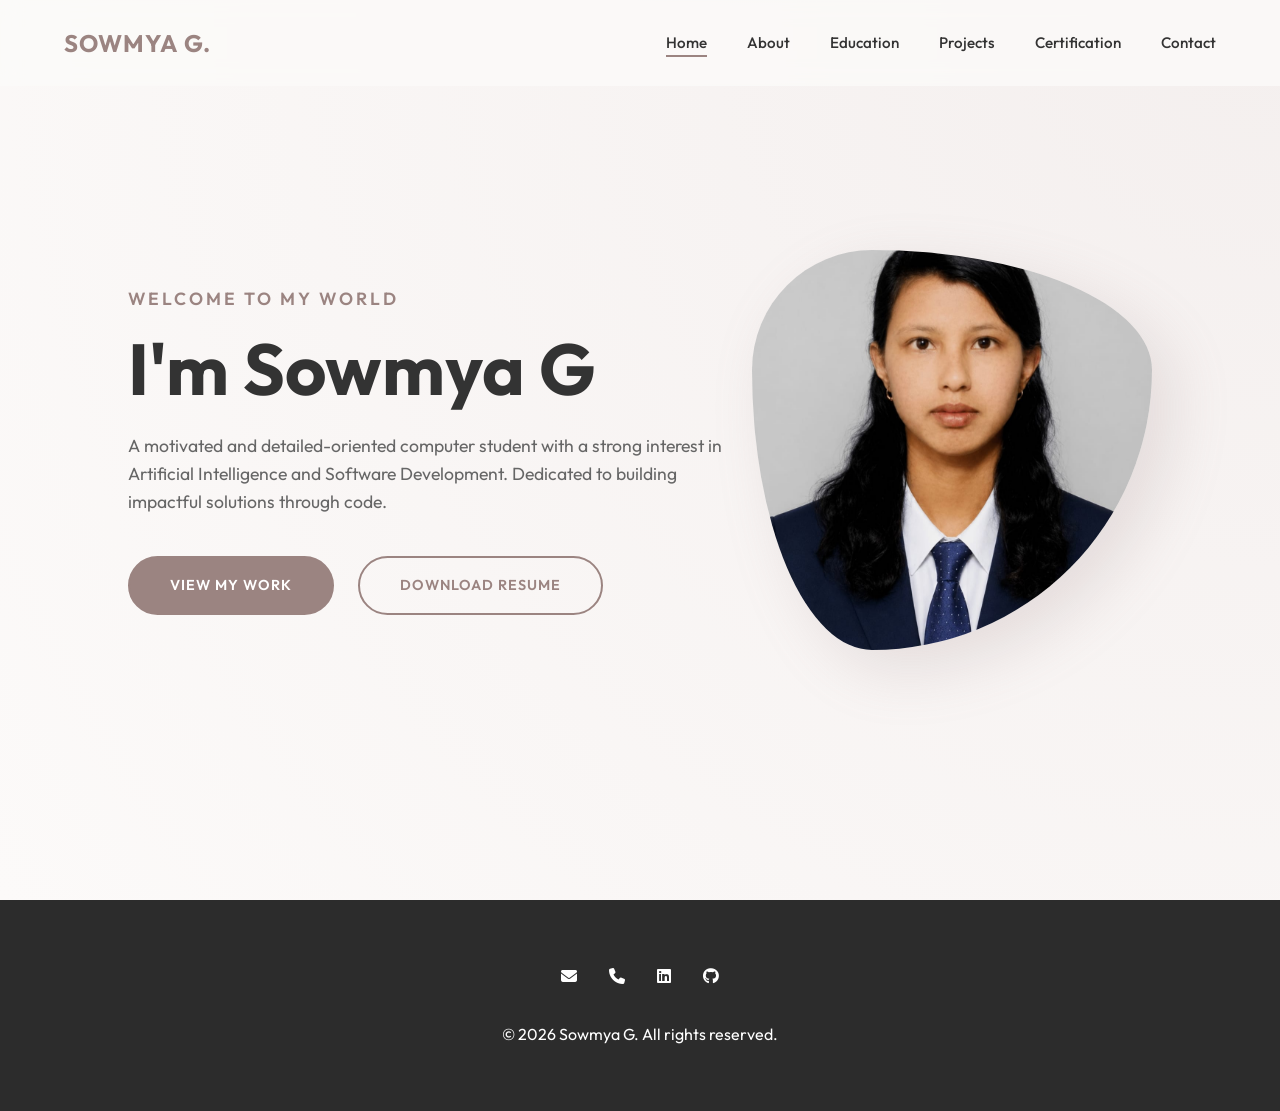
==== index.html @ bc94430b "initial commit" ====
<!DOCTYPE html>
<html lang="en">
<head>
    <meta charset="UTF-8">
    <meta name="viewport" content="width=device-width, initial-scale=1.0">
    <title>Sowmya G | Professional Portfolio</title>
    <link rel="stylesheet" href="style.css">
    <link rel="stylesheet" href="https://cdnjs.cloudflare.com/ajax/libs/font-awesome/6.4.0/css/all.min.css">
</head>
<body>
    <nav>
        <div class="logo">SOWMYA G.</div>
        <ul class="nav-links">
            <li><a href="index.html" class="active">Home</a></li>
            <li><a href="about.html">About</a></li>
            <li><a href="education.html">Education</a></li>
            <li><a href="projects.html">Projects</a></li>
            <li><a href="certification.html">Certification</a></li>
            <li><a href="contact.html">Contact</a></li>
        </ul>
        <div class="menu-btn">
            <i class="fas fa-bars"></i>
        </div>
    </nav>

    <main>
        <section class="hero">
            <div class="hero-content">
                <h4>Welcome to my world</h4>
                <h1>I'm Sowmya G</h1>
                <p>A motivated and detailed-oriented computer student with a strong interest in Artificial Intelligence and Software Development. Dedicated to building impactful solutions through code.</p>
                <div class="hero-btns">
                    <a href="projects.html" class="btn btn-primary">View My Work</a>
                    <a href="resume.jpg" download class="btn btn-secondary">Download Resume</a>
                </div>
            </div>
            <div class="hero-image">
                <img src="photo.jpg" alt="Sowmya G">
            </div>
        </section>
    </main>

    <footer>
        <div class="footer-socials">
            <a href="mailto:sowmyasharanu23@gmail.com"><i class="fas fa-envelope"></i></a>
            <a href="tel:+917337623179"><i class="fas fa-phone"></i></a>
            <a href="#"><i class="fab fa-linkedin"></i></a>
            <a href="#"><i class="fab fa-github"></i></a>
        </div>
        <p>&copy; 2026 Sowmya G. All rights reserved.</p>
    </footer>

    <script src="shared.js"></script>
</body>
</html>
---- style.css ----
@import url('https://fonts.googleapis.com/css2?family=Outfit:wght@300;400;600;700&display=swap');

:root {
    --primary-color: #9b8481;
    --primary-dark: #7a6865;
    --secondary-color: #2c2c2c;
    --accent-color: #d1c4c2;
    --bg-color: #fcfaf9;
    --white: #ffffff;
    --text-color: #333333;
    --text-light: #666666;
    --transition: all 0.3s cubic-bezier(0.4, 0, 0.2, 1);
    --shadow: 0 10px 30px rgba(0, 0, 0, 0.05);
}

* {
    margin: 0;
    padding: 0;
    box-sizing: border-box;
}

body {
    font-family: 'Outfit', sans-serif;
    background-color: var(--bg-color);
    color: var(--text-color);
    line-height: 1.6;
    overflow-x: hidden;
}

a {
    text-decoration: none;
    color: inherit;
    transition: var(--transition);
}

ul {
    list-style: none;
}

img {
    max-width: 100%;
    display: block;
}

/* Navbar */
nav {
    position: fixed;
    top: 0;
    left: 0;
    width: 100%;
    padding: 1.5rem 5%;
    display: flex;
    justify-content: space-between;
    align-items: center;
    background: rgba(252, 250, 249, 0.8);
    backdrop-filter: blur(10px);
    z-index: 1000;
    transition: var(--transition);
}

nav.scrolled {
    padding: 1rem 5%;
    box-shadow: var(--shadow);
}

.logo {
    font-size: 1.5rem;
    font-weight: 700;
    color: var(--primary-color);
    letter-spacing: 1px;
}

.nav-links {
    display: flex;
    gap: 2.5rem;
}

.nav-links a {
    font-weight: 500;
    font-size: 0.95rem;
    position: relative;
}

.nav-links a::after {
    content: '';
    position: absolute;
    bottom: -5px;
    left: 0;
    width: 0;
    height: 2px;
    background: var(--primary-color);
    transition: var(--transition);
}

.nav-links a:hover::after,
.nav-links a.active::after {
    width: 100%;
}

.nav-links a:hover {
    color: var(--primary-color);
}

.menu-btn {
    display: none;
    cursor: pointer;
    font-size: 1.5rem;
}

/* Hero Section */
.hero {
    height: 100vh;
    display: flex;
    align-items: center;
    justify-content: space-between;
    padding: 0 10%;
    background: radial-gradient(circle at top right, #f4efee, transparent);
}

.hero-content {
    max-width: 600px;
}

.hero-content h4 {
    color: var(--primary-color);
    font-weight: 600;
    font-size: 1.1rem;
    margin-bottom: 1rem;
    text-transform: uppercase;
    letter-spacing: 3px;
    opacity: 0;
    transform: translateY(20px);
    animation: fadeInUp 0.8s forwards;
}

.hero-content h1 {
    font-size: 4.5rem;
    line-height: 1.1;
    margin-bottom: 1.5rem;
    font-weight: 700;
    opacity: 0;
    transform: translateY(20px);
    animation: fadeInUp 0.8s 0.2s forwards;
}

.hero-content p {
    font-size: 1.1rem;
    color: var(--text-light);
    margin-bottom: 2.5rem;
    opacity: 0;
    transform: translateY(20px);
    animation: fadeInUp 0.8s 0.4s forwards;
}

.hero-image {
    position: relative;
    width: 400px;
    height: 400px;
    opacity: 0;
    transform: scale(0.9);
    animation: fadeInScale 1s 0.6s forwards;
}

.hero-image img {
    width: 100%;
    height: 100%;
    object-fit: cover;
    border-radius: 30% 70% 70% 30% / 30% 30% 70% 70%;
    box-shadow: 20px 20px 60px rgba(155, 132, 129, 0.2);
    animation: morph 8s ease-in-out infinite;
}

.hero-btns {
    display: flex;
    gap: 1.5rem;
    opacity: 0;
    transform: translateY(20px);
    animation: fadeInUp 0.8s 0.8s forwards;
}

.btn {
    padding: 1rem 2.5rem;
    border-radius: 50px;
    font-weight: 600;
    display: inline-block;
    cursor: pointer;
    font-size: 0.9rem;
    text-transform: uppercase;
    letter-spacing: 1px;
}

.btn-primary {
    background: var(--primary-color);
    color: var(--white);
    border: 2px solid var(--primary-color);
}

.btn-primary:hover {
    background: transparent;
    color: var(--primary-color);
}

.btn-secondary {
    border: 2px solid var(--primary-color);
    color: var(--primary-color);
}

.btn-secondary:hover {
    background: var(--primary-color);
    color: var(--white);
}

/* Common Section Styles */
section {
    padding: 8rem 10%;
}

.section-title {
    text-align: center;
    margin-bottom: 5rem;
}

.section-title h2 {
    font-size: 2.5rem;
    margin-bottom: 1rem;
    position: relative;
    display: inline-block;
}

.section-title h2::after {
    content: '';
    position: absolute;
    bottom: -10px;
    left: 50%;
    transform: translateX(-50%);
    width: 50px;
    height: 3px;
    background: var(--primary-color);
}

/* Animations */
@keyframes fadeInUp {
    to {
        opacity: 1;
        transform: translateY(0);
    }
}

@keyframes fadeInScale {
    to {
        opacity: 1;
        transform: scale(1);
    }
}

@keyframes morph {
    0% { border-radius: 30% 70% 70% 30% / 30% 30% 70% 70%; }
    50% { border-radius: 70% 30% 30% 70% / 70% 70% 30% 30%; }
    100% { border-radius: 30% 70% 70% 30% / 30% 30% 70% 70%; }
}

/* Responsive */
@media (max-width: 992px) {
    .hero {
        flex-direction: column-reverse;
        text-align: center;
        padding-top: 8rem;
    }
    .hero-content h1 { font-size: 3rem; }
    .hero-image { width: 300px; height: 300px; margin-bottom: 3rem; }
    .hero-btns { justify-content: center; }
}

@media (max-width: 768px) {
    .nav-links { display: none; }
    .menu-btn { display: block; }
}

/* Footer */
footer {
    padding: 4rem 10%;
    background: var(--secondary-color);
    color: var(--white);
    text-align: center;
}

.footer-socials {
    display: flex;
    justify-content: center;
    gap: 2rem;
    margin-bottom: 2rem;
}

.footer-socials a:hover {
    color: var(--primary-color);
    transform: translateY(-5px);
}
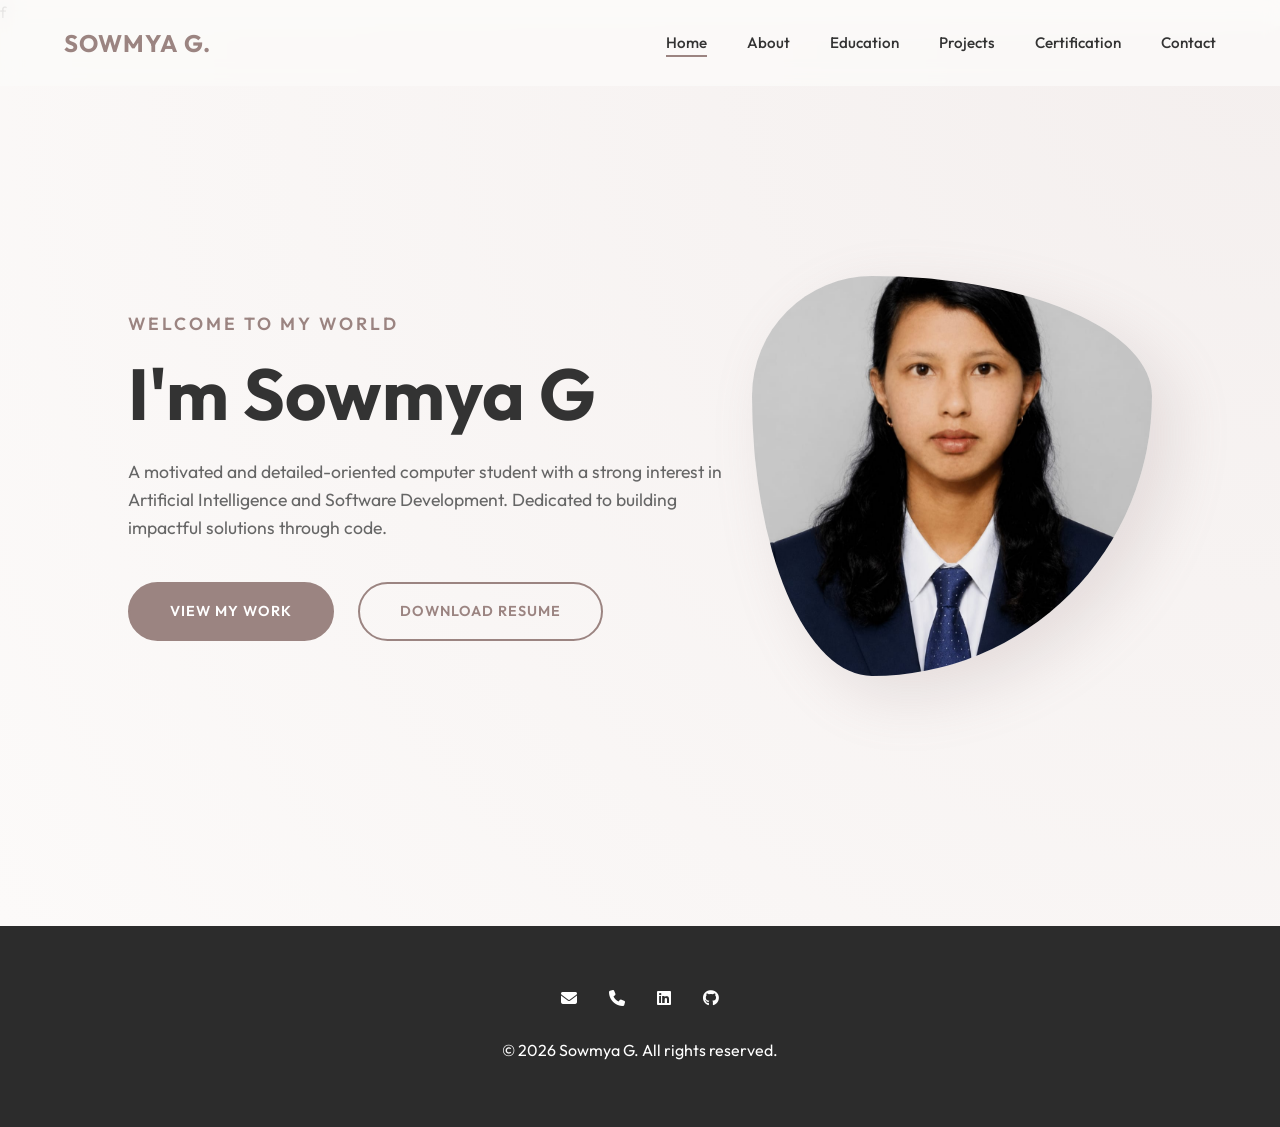
==== commit 398d7135: "Update index.html" ====
--- a/index.html
+++ b/index.html
@@ -1,4 +1,4 @@
-<!DOCTYPE html>
+f<!DOCTYPE html>
 <html lang="en">
 <head>
     <meta charset="UTF-8">
@@ -31,7 +31,7 @@
                 <p>A motivated and detailed-oriented computer student with a strong interest in Artificial Intelligence and Software Development. Dedicated to building impactful solutions through code.</p>
                 <div class="hero-btns">
                     <a href="projects.html" class="btn btn-primary">View My Work</a>
-                    <a href="resume.jpg" download class="btn btn-secondary">Download Resume</a>
+                    <a href="Sow_Resume.pdf" download class="btn btn-secondary">Download Resume</a>
                 </div>
             </div>
             <div class="hero-image">
